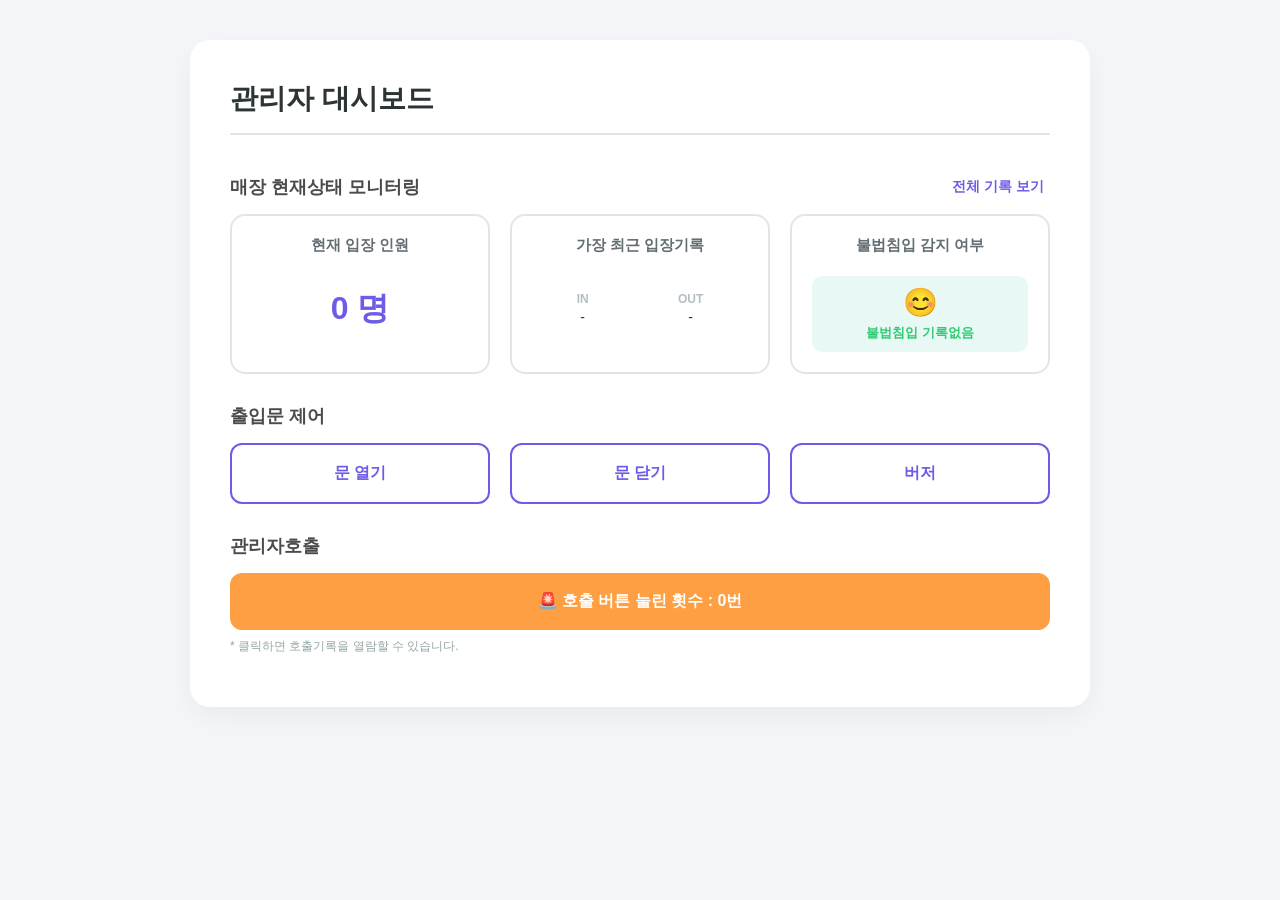
==== admin.html @ b415a76e "Add files via upload" ====
<!doctype html>
<html lang="ko">
  <head>
    <meta charset="UTF-8" />
    <meta name="viewport" content="width=device-width, initial-scale=1.0" />
    <title>무인매장 관리자 대시보드</title>
    <style>
      body {
        font-family: "Malgun Gothic", sans-serif;
        background-color: #f5f6fa;
        margin: 0;
        padding: 40px 20px;
        display: flex;
        justify-content: center;
        color: #2d3436;
      }
      .dashboard-container {
        background-color: #ffffff;
        width: 100%;
        max-width: 900px;
        padding: 40px;
        border-radius: 20px;
        box-shadow: 0 10px 30px rgba(0, 0, 0, 0.05);
        box-sizing: border-box;
      }
      h1 {
        font-size: 28px;
        margin-top: 0;
        margin-bottom: 40px;
        font-weight: bold;
        border-bottom: 2px solid #dfe6e9;
        padding-bottom: 15px;
      }
      .section-title {
        font-size: 18px;
        font-weight: bold;
        margin-top: 30px;
        margin-bottom: 15px;
        display: flex;
        justify-content: space-between;
        align-items: center;
        color: #4b4b4b;
      }
      .btn-text {
        background: none;
        border: none;
        color: #6c5ce7;
        font-weight: bold;
        cursor: pointer;
        font-size: 14px;
      }
      .grid-container {
        display: grid;
        gap: 20px;
        margin-bottom: 30px;
      }
      .triple-grid {
        grid-template-columns: repeat(3, 1fr);
      }
      .monitor-card {
        background-color: #ffffff;
        border: 2px solid #dfe6e9;
        border-radius: 15px;
        padding: 20px;
        text-align: center;
        box-sizing: border-box;
        min-height: 160px;
        display: flex;
        flex-direction: column;
        justify-content: space-between;
      }
      .monitor-card h3 {
        font-size: 15px;
        color: #636e72;
        margin-top: 0;
        margin-bottom: 10px;
      }
      .card-value {
        font-size: 32px;
        font-weight: bold;
        color: #6c5ce7;
        margin: auto 0;
      }
      .latest-record {
        margin: auto 0;
        display: flex;
        justify-content: space-around;
        font-size: 14px;
      }
      .latest-record strong {
        display: block;
        color: #b2bec3;
        text-transform: uppercase;
        font-size: 12px;
        margin-bottom: 3px;
      }
      .status-box {
        border-radius: 10px;
        padding: 10px;
        margin-top: 5px;
        cursor: pointer;
        transition: transform 0.1s;
      }
      .status-box:active {
        transform: scale(0.98);
      }
      .status-icon {
        font-size: 28px;
        margin-bottom: 5px;
      }
      .status-box p {
        margin: 0;
        font-size: 13px;
        font-weight: bold;
      }
      .safe {
        background-color: #e8f8f5;
        color: #2ecc71;
        cursor: default;
      }
      .warning {
        background-color: #fadbd8;
        color: #e74c3c;
      }
      .btn {
        padding: 18px;
        font-size: 16px;
        font-weight: bold;
        border-radius: 12px;
        cursor: pointer;
        transition: all 0.2s;
        box-sizing: border-box;
      }
      .btn-control {
        background-color: #ffffff;
        border: 2px solid #6c5ce7;
        color: #6c5ce7;
      }
      .btn-control:hover {
        background-color: #f3f0ff;
      }
      .btn-call {
        width: 100%;
        background-color: #ff9f43;
        color: white;
        border: none;
      }
      .call-notice {
        font-size: 12px;
        color: #95a5a6;
        margin-top: 8px;
      }
      .hidden {
        display: none !important;
      }
    </style>
  </head>
  <body>
    <div class="dashboard-container">
      <h1>관리자 대시보드</h1>

      <div class="section-title">
        <span>매장 현재상태 모니터링</span>
        <button class="btn-text" onclick="showAllRecords()">
          전체 기록 보기
        </button>
      </div>

      <div class="grid-container triple-grid">
        <div class="monitor-card">
          <h3>현재 입장 인원</h3>
          <div class="card-value"><span id="current-count">0</span> 명</div>
        </div>

        <div class="monitor-card">
          <h3>가장 최근 입장기록</h3>
          <div class="latest-record">
            <div><strong>in</strong> <span id="last-in-time">-</span></div>
            <div><strong>out</strong> <span id="last-out-time">-</span></div>
          </div>
        </div>

        <div class="monitor-card">
          <h3>불법침입 감지 여부</h3>
          <div id="intrusion-safe" class="status-box safe">
            <div class="status-icon">😊</div>
            <p>불법침입 기록없음</p>
          </div>
          <!-- 경고 상태일 때 클릭하면 침입 시간 기록이 포함된 팝업 출력 -->
          <div
            id="intrusion-warning"
            class="status-box warning hidden"
            onclick="handleIntrusionClick()"
          >
            <div class="status-icon alert-lamp">🚨</div>
            <p>불법 침입 경고! (클릭시 확인)</p>
          </div>
        </div>
      </div>

      <div class="section-title">출입문 제어</div>
      <div class="grid-container triple-grid">
        <button class="btn btn-control" onclick="reqControl('1')">
          문 열기
        </button>
        <button class="btn btn-control" onclick="reqControl('0')">
          문 닫기
        </button>
        <button class="btn btn-control" onclick="reqControl('2')">버저</button>
      </div>

      <div class="section-title">관리자호출</div>
      <div class="call-section">
        <button class="btn btn-call" onclick="showCallHistory()">
          🚨 호출 버튼 눌린 횟수 : <span id="call-count">0</span>번
        </button>
        <p class="call-notice">* 클릭하면 호출기록을 열람할 수 있습니다.</p>
      </div>
    </div>

    <script>
      let lastAlertTime = "시간 정보 없음";

      function reqControl(n) {
        fetch("/api/control", {
          method: "POST",
          headers: { "Content-Type": "application/json" },
          body: JSON.stringify({ con: n }),
        })
          .then((res) => res.json())
          .then((data) => {
            if (n === "1") alert("문 열기 명령이 전송되었습니다.");
            else if (n === "0") alert("문 닫기 명령이 전송되었습니다.");
            else if (n === "2") alert("버저 울림 명령이 전송되었습니다.");
          })
          .catch((err) => console.error("Control Error:", err));
      }

      // 경고 박스 클릭 시 감지 시간과 상세 기록 표시 후 안전 상태로 리셋
      function handleIntrusionClick() {
        alert(
          `🚨 [불법침입 기록 상세]\n- 감지 시간: ${lastAlertTime}\n- 내용: 발판 센서 무단 침입 정황 포착\n\n확인 완료 처리하여 시스템을 안전 상태로 전환합니다.`,
        );

        fetch("/api/alert/reset", {
          method: "POST",
          headers: { "Content-Type": "application/json" },
        })
          .then(() => {
            updateDashboard();
          })
          .catch((err) => console.error("Reset Error:", err));
      }

      function updateDashboard() {
        // 1. 고객 출입 기록 업데이트
        fetch("/api/status/store_entry_exit")
          .then((m) => m.json())
          .then((d) => {
            if (d && d.con && d.con !== "Error") {
              try {
                let validJson = d.con.replace(/'/g, '"');
                let c = JSON.parse(validJson);
                if (c.inTime)
                  document.getElementById("last-in-time").innerText = c.inTime;
                if (c.outTime)
                  document.getElementById("last-out-time").innerText =
                    c.outTime;
              } catch (e) {}
            }
          })
          .catch(() => {});

        // 2. 불법침입(alert) 상태 업데이트 (기존 정상 작동 방식 복구 + 시간 파싱)
        fetch("/api/status/alert")
          .then((m) => m.json())
          .then((d) => {
            let s = document.getElementById("intrusion-safe");
            let w = document.getElementById("intrusion-warning");

            if (d && d.con) {
              let conStr = String(d.con);
              // ALERT 문자열이 포함되어 있으면 경고 상태 활성화
              if (conStr.includes("ALERT")) {
                // ALERT_2026-06-06 12:34:56 형태에서 시간 추출 시도
                if (conStr.includes("_")) {
                  let parts = conStr.split("_");
                  if (parts.length > 1) {
                    lastAlertTime = parts[1];
                  }
                } else {
                  lastAlertTime = "실시간 감지됨";
                }
                s.classList.add("hidden");
                w.classList.remove("hidden");
              } else {
                s.classList.remove("hidden");
                w.classList.add("hidden");
              }
            } else {
              s.classList.remove("hidden");
              w.classList.add("hidden");
            }
          })
          .catch(() => {});

        syncLocalRecords();
      }

      function syncLocalRecords() {
        let n = document.getElementById("current-count");
        if (n) {
          let m = JSON.parse(localStorage.getItem("global_shop_records")) || [];
          n.innerText = m.filter((x) => x.status === "이용중").length;
        }

        let o = document.getElementById("call-count");
        if (o) {
          let p = JSON.parse(localStorage.getItem("global_call_records")) || [];
          o.innerText = p.length;
        }
      }

      function showAllRecords() {
        let n = JSON.parse(localStorage.getItem("global_shop_records")) || [];
        alert(JSON.stringify(n, null, 2));
      }

      function showCallHistory() {
        let m = JSON.parse(localStorage.getItem("global_call_records")) || [];
        alert(JSON.stringify(m, null, 2));
      }

      setInterval(updateDashboard, 2000);
      updateDashboard();
    </script>
  </body>
</html>
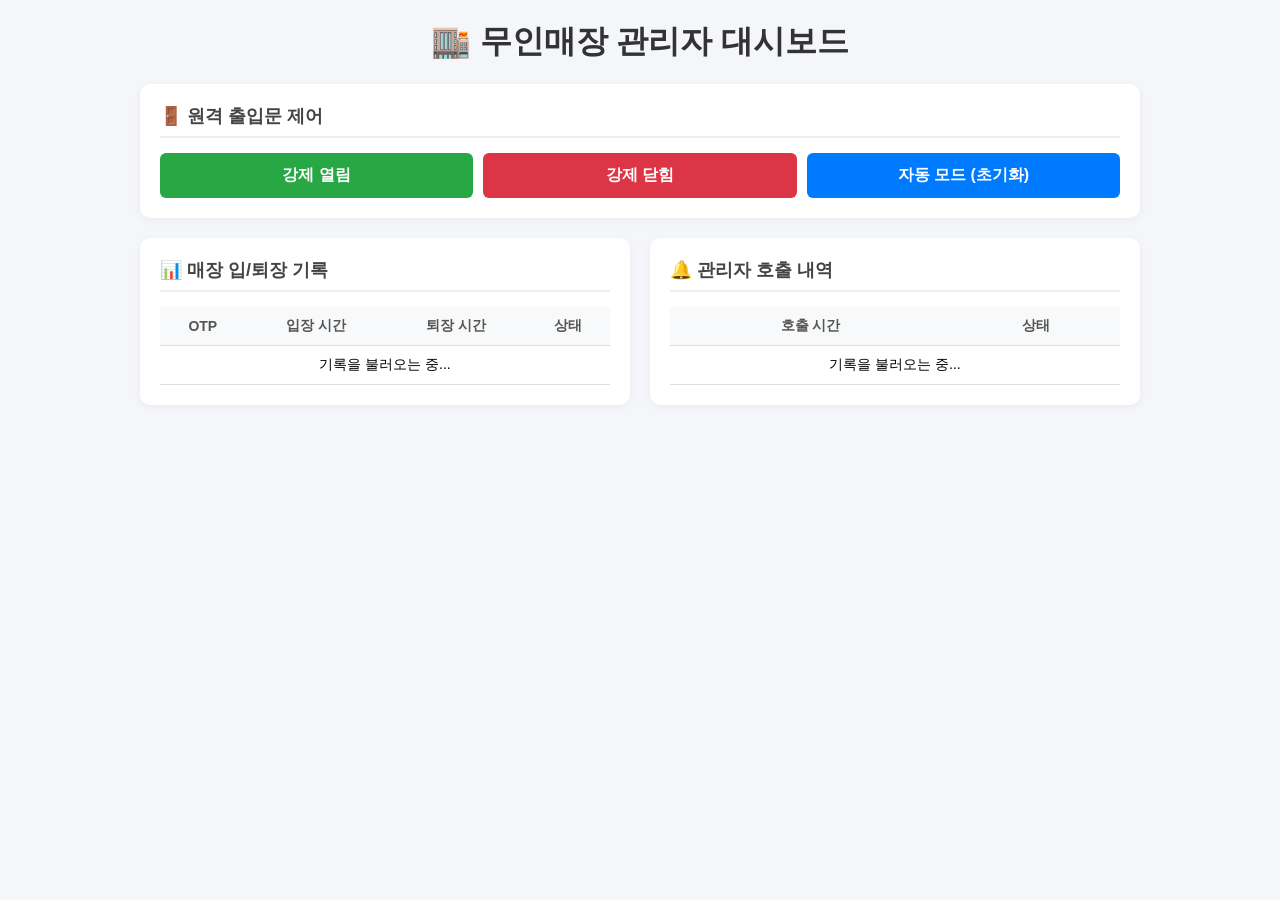
==== commit b0353d66: "Add files via upload" ====
--- a/admin.html
+++ b/admin.html
@@ -5,334 +5,321 @@
     <meta name="viewport" content="width=device-width, initial-scale=1.0" />
     <title>무인매장 관리자 대시보드</title>
     <style>
+      * {
+        box-sizing: border-box;
+        margin: 0;
+        padding: 0;
+        font-family: "Noto Sans KR", sans-serif;
+      }
       body {
-        font-family: "Malgun Gothic", sans-serif;
-        background-color: #f5f6fa;
-        margin: 0;
-        padding: 40px 20px;
-        display: flex;
-        justify-content: center;
-        color: #2d3436;
-      }
-      .dashboard-container {
-        background-color: #ffffff;
-        width: 100%;
-        max-width: 900px;
-        padding: 40px;
-        border-radius: 20px;
-        box-shadow: 0 10px 30px rgba(0, 0, 0, 0.05);
-        box-sizing: border-box;
+        background-color: #f4f6f9;
+        padding: 20px;
+      }
+      .container {
+        max-width: 1000px;
+        margin: 0 auto;
       }
       h1 {
-        font-size: 28px;
-        margin-top: 0;
-        margin-bottom: 40px;
+        text-align: center;
+        margin-bottom: 20px;
+        color: #333;
+      }
+
+      /* 🚨 침입 경고 배너 스타일 */
+      #alert-box {
+        display: none;
+        background-color: #ff4d4d;
+        color: white;
+        padding: 20px;
+        text-align: center;
+        font-size: 20px;
         font-weight: bold;
-        border-bottom: 2px solid #dfe6e9;
-        padding-bottom: 15px;
-      }
-      .section-title {
-        font-size: 18px;
-        font-weight: bold;
-        margin-top: 30px;
-        margin-bottom: 15px;
-        display: flex;
-        justify-content: space-between;
-        align-items: center;
-        color: #4b4b4b;
-      }
-      .btn-text {
-        background: none;
+        border-radius: 10px;
+        margin-bottom: 20px;
+        box-shadow: 0 4px 12px rgba(255, 77, 77, 0.4);
+        animation: blink 1s infinite alternate;
+      }
+
+      @keyframes blink {
+        from {
+          opacity: 1;
+        }
+        to {
+          opacity: 0.6;
+        }
+      }
+
+      .alert-reset-btn {
+        margin-top: 10px;
+        padding: 8px 16px;
+        background-color: white;
+        color: #ff4d4d;
         border: none;
-        color: #6c5ce7;
+        border-radius: 5px;
         font-weight: bold;
         cursor: pointer;
-        font-size: 14px;
-      }
-      .grid-container {
+      }
+      .alert-reset-btn:hover {
+        background-color: #ffe6e6;
+      }
+
+      /* 그리드 레이아웃 */
+      .grid {
         display: grid;
+        grid-template-columns: 1fr 1fr;
         gap: 20px;
-        margin-bottom: 30px;
-      }
-      .triple-grid {
-        grid-template-columns: repeat(3, 1fr);
-      }
-      .monitor-card {
-        background-color: #ffffff;
-        border: 2px solid #dfe6e9;
-        border-radius: 15px;
+        margin-bottom: 20px;
+      }
+      .card {
+        background: white;
         padding: 20px;
-        text-align: center;
-        box-sizing: border-box;
-        min-height: 160px;
+        border-radius: 10px;
+        box-shadow: 0 2px 8px rgba(0, 0, 0, 0.05);
+      }
+      .card h2 {
+        font-size: 18px;
+        margin-bottom: 15px;
+        color: #444;
+        border-bottom: 2px solid #eee;
+        padding-bottom: 8px;
+      }
+
+      /* 버튼 스타일 */
+      .btn-group {
         display: flex;
-        flex-direction: column;
-        justify-content: space-between;
-      }
-      .monitor-card h3 {
-        font-size: 15px;
-        color: #636e72;
-        margin-top: 0;
-        margin-bottom: 10px;
-      }
-      .card-value {
-        font-size: 32px;
-        font-weight: bold;
-        color: #6c5ce7;
-        margin: auto 0;
-      }
-      .latest-record {
-        margin: auto 0;
-        display: flex;
-        justify-content: space-around;
-        font-size: 14px;
-      }
-      .latest-record strong {
-        display: block;
-        color: #b2bec3;
-        text-transform: uppercase;
-        font-size: 12px;
-        margin-bottom: 3px;
-      }
-      .status-box {
-        border-radius: 10px;
-        padding: 10px;
-        margin-top: 5px;
-        cursor: pointer;
-        transition: transform 0.1s;
-      }
-      .status-box:active {
-        transform: scale(0.98);
-      }
-      .status-icon {
-        font-size: 28px;
-        margin-bottom: 5px;
-      }
-      .status-box p {
-        margin: 0;
-        font-size: 13px;
-        font-weight: bold;
-      }
-      .safe {
-        background-color: #e8f8f5;
-        color: #2ecc71;
-        cursor: default;
-      }
-      .warning {
-        background-color: #fadbd8;
-        color: #e74c3c;
+        gap: 10px;
       }
       .btn {
-        padding: 18px;
+        flex: 1;
+        padding: 12px;
+        border: none;
+        border-radius: 6px;
         font-size: 16px;
         font-weight: bold;
-        border-radius: 12px;
         cursor: pointer;
-        transition: all 0.2s;
-        box-sizing: border-box;
-      }
-      .btn-control {
-        background-color: #ffffff;
-        border: 2px solid #6c5ce7;
-        color: #6c5ce7;
-      }
-      .btn-control:hover {
-        background-color: #f3f0ff;
-      }
-      .btn-call {
+        transition: 0.2s;
+      }
+      .btn-open {
+        background-color: #28a745;
+        color: white;
+      }
+      .btn-close {
+        background-color: #dc3545;
+        color: white;
+      }
+      .btn-auto {
+        background-color: #007bff;
+        color: white;
+      }
+      .btn:hover {
+        opacity: 0.9;
+      }
+
+      /* 테이블 스타일 */
+      table {
         width: 100%;
-        background-color: #ff9f43;
-        color: white;
-        border: none;
-      }
-      .call-notice {
+        border-collapse: collapse;
+        margin-top: 10px;
+      }
+      th,
+      td {
+        padding: 10px;
+        text-align: center;
+        border-bottom: 1px solid #ddd;
+        font-size: 14px;
+      }
+      th {
+        background-color: #f8f9fa;
+        color: #555;
+      }
+      .badge {
+        padding: 4px 8px;
+        border-radius: 4px;
         font-size: 12px;
-        color: #95a5a6;
-        margin-top: 8px;
-      }
-      .hidden {
-        display: none !important;
+        font-weight: bold;
+      }
+      .badge-using {
+        background-color: #e3f2fd;
+        color: #1976d2;
+      }
+      .badge-done {
+        background-color: #e8f5e9;
+        color: #388e3c;
       }
     </style>
   </head>
   <body>
-    <div class="dashboard-container">
-      <h1>관리자 대시보드</h1>
-
-      <div class="section-title">
-        <span>매장 현재상태 모니터링</span>
-        <button class="btn-text" onclick="showAllRecords()">
-          전체 기록 보기
+    <div class="container">
+      <h1>🏬 무인매장 관리자 대시보드</h1>
+
+      <!-- 🚨 침입 감지 실시간 경고 배너 -->
+      <div id="alert-box">
+        🚨 [경고] 무단 침입이 감지되었습니다!
+        <br />
+        <button class="alert-reset-btn" onclick="resetAlert()">
+          경고 해제 (SAFE 전환)
         </button>
       </div>
 
-      <div class="grid-container triple-grid">
-        <div class="monitor-card">
-          <h3>현재 입장 인원</h3>
-          <div class="card-value"><span id="current-count">0</span> 명</div>
-        </div>
-
-        <div class="monitor-card">
-          <h3>가장 최근 입장기록</h3>
-          <div class="latest-record">
-            <div><strong>in</strong> <span id="last-in-time">-</span></div>
-            <div><strong>out</strong> <span id="last-out-time">-</span></div>
-          </div>
-        </div>
-
-        <div class="monitor-card">
-          <h3>불법침입 감지 여부</h3>
-          <div id="intrusion-safe" class="status-box safe">
-            <div class="status-icon">😊</div>
-            <p>불법침입 기록없음</p>
-          </div>
-          <!-- 경고 상태일 때 클릭하면 침입 시간 기록이 포함된 팝업 출력 -->
-          <div
-            id="intrusion-warning"
-            class="status-box warning hidden"
-            onclick="handleIntrusionClick()"
-          >
-            <div class="status-icon alert-lamp">🚨</div>
-            <p>불법 침입 경고! (클릭시 확인)</p>
-          </div>
+      <!-- 원격 도어 제어 -->
+      <div class="card" style="margin-bottom: 20px">
+        <h2>🚪 원격 출입문 제어</h2>
+        <div class="btn-group">
+          <button class="btn btn-open" onclick="controlDoor('1')">
+            강제 열림
+          </button>
+          <button class="btn btn-close" onclick="controlDoor('0')">
+            강제 닫힘
+          </button>
+          <button class="btn btn-auto" onclick="controlDoor('2')">
+            자동 모드 (초기화)
+          </button>
         </div>
       </div>
 
-      <div class="section-title">출입문 제어</div>
-      <div class="grid-container triple-grid">
-        <button class="btn btn-control" onclick="reqControl('1')">
-          문 열기
-        </button>
-        <button class="btn btn-control" onclick="reqControl('0')">
-          문 닫기
-        </button>
-        <button class="btn btn-control" onclick="reqControl('2')">버저</button>
-      </div>
-
-      <div class="section-title">관리자호출</div>
-      <div class="call-section">
-        <button class="btn btn-call" onclick="showCallHistory()">
-          🚨 호출 버튼 눌린 횟수 : <span id="call-count">0</span>번
-        </button>
-        <p class="call-notice">* 클릭하면 호출기록을 열람할 수 있습니다.</p>
+      <div class="grid">
+        <!-- 입장/퇴장 이용 기록 -->
+        <div class="card">
+          <h2>📊 매장 입/퇴장 기록</h2>
+          <table>
+            <thead>
+              <tr>
+                <th>OTP</th>
+                <th>입장 시간</th>
+                <th>퇴장 시간</th>
+                <th>상태</th>
+              </tr>
+            </thead>
+            <tbody id="shop-records">
+              <tr>
+                <td colspan="4">기록을 불러오는 중...</td>
+              </tr>
+            </tbody>
+          </table>
+        </div>
+
+        <!-- 관리자 호출 기록 -->
+        <div class="card">
+          <h2>🔔 관리자 호출 내역</h2>
+          <table>
+            <thead>
+              <tr>
+                <th>호출 시간</th>
+                <th>상태</th>
+              </tr>
+            </thead>
+            <tbody id="call-records">
+              <tr>
+                <td colspan="2">기록을 불러오는 중...</td>
+              </tr>
+            </tbody>
+          </table>
+        </div>
       </div>
     </div>
 
     <script>
-      let lastAlertTime = "시간 정보 없음";
-
-      function reqControl(n) {
-        fetch("/api/control", {
+      const SERVER_URL = "https://wldus.pythonanywhere.com";
+
+      // 1. 도어 제어 명령 전송
+      function controlDoor(cmd) {
+        fetch(`${SERVER_URL}/api/control`, {
           method: "POST",
           headers: { "Content-Type": "application/json" },
-          body: JSON.stringify({ con: n }),
+          body: JSON.stringify({ con: cmd }),
         })
           .then((res) => res.json())
           .then((data) => {
-            if (n === "1") alert("문 열기 명령이 전송되었습니다.");
-            else if (n === "0") alert("문 닫기 명령이 전송되었습니다.");
-            else if (n === "2") alert("버저 울림 명령이 전송되었습니다.");
+            alert("명령이 성공적으로 전송되었습니다.");
           })
-          .catch((err) => console.error("Control Error:", err));
-      }
-
-      // 경고 박스 클릭 시 감지 시간과 상세 기록 표시 후 안전 상태로 리셋
-      function handleIntrusionClick() {
-        alert(
-          `🚨 [불법침입 기록 상세]\n- 감지 시간: ${lastAlertTime}\n- 내용: 발판 센서 무단 침입 정황 포착\n\n확인 완료 처리하여 시스템을 안전 상태로 전환합니다.`,
-        );
-
-        fetch("/api/alert/reset", {
-          method: "POST",
-          headers: { "Content-Type": "application/json" },
-        })
-          .then(() => {
-            updateDashboard();
-          })
-          .catch((err) => console.error("Reset Error:", err));
-      }
-
-      function updateDashboard() {
-        // 1. 고객 출입 기록 업데이트
-        fetch("/api/status/store_entry_exit")
-          .then((m) => m.json())
-          .then((d) => {
-            if (d && d.con && d.con !== "Error") {
-              try {
-                let validJson = d.con.replace(/'/g, '"');
-                let c = JSON.parse(validJson);
-                if (c.inTime)
-                  document.getElementById("last-in-time").innerText = c.inTime;
-                if (c.outTime)
-                  document.getElementById("last-out-time").innerText =
-                    c.outTime;
-              } catch (e) {}
+          .catch((err) => console.error("제어 실패:", err));
+      }
+
+      // 2. 침입 경고 상태 주기적 감시 (1초마다 체크)
+      function checkAlertStatus() {
+        fetch(`${SERVER_URL}/api/status/alert`)
+          .then((res) => res.json())
+          .then((data) => {
+            const alertBox = document.getElementById("alert-box");
+            if (data.con === "INTRUSION_DETECTED") {
+              alertBox.style.display = "block";
+            } else {
+              alertBox.style.display = "none";
             }
           })
-          .catch(() => {});
-
-        // 2. 불법침입(alert) 상태 업데이트 (기존 정상 작동 방식 복구 + 시간 파싱)
-        fetch("/api/status/alert")
-          .then((m) => m.json())
-          .then((d) => {
-            let s = document.getElementById("intrusion-safe");
-            let w = document.getElementById("intrusion-warning");
-
-            if (d && d.con) {
-              let conStr = String(d.con);
-              // ALERT 문자열이 포함되어 있으면 경고 상태 활성화
-              if (conStr.includes("ALERT")) {
-                // ALERT_2026-06-06 12:34:56 형태에서 시간 추출 시도
-                if (conStr.includes("_")) {
-                  let parts = conStr.split("_");
-                  if (parts.length > 1) {
-                    lastAlertTime = parts[1];
-                  }
-                } else {
-                  lastAlertTime = "실시간 감지됨";
-                }
-                s.classList.add("hidden");
-                w.classList.remove("hidden");
-              } else {
-                s.classList.remove("hidden");
-                w.classList.add("hidden");
-              }
+          .catch((err) => console.error("Alert 상태 조회 실패:", err));
+      }
+
+      // 3. 침입 경고 리셋
+      function resetAlert() {
+        fetch(`${SERVER_URL}/api/alert/reset`, {
+          method: "POST",
+        })
+          .then((res) => res.json())
+          .then((data) => {
+            alert("경고가 해제되었습니다.");
+            document.getElementById("alert-box").style.display = "none";
+          })
+          .catch((err) => console.error("리셋 실패:", err));
+      }
+
+      // 4. 전체 데이터(입출력 기록, 호출 내역) 주기적 동기화
+      function loadAllRecords() {
+        fetch(`${SERVER_URL}/api/records/all`)
+          .then((res) => res.json())
+          .then((data) => {
+            // 입/퇴장 기록 출력
+            const shopTable = document.getElementById("shop-records");
+            if (data.shop_records && data.shop_records.length > 0) {
+              shopTable.innerHTML = data.shop_records
+                .map(
+                  (r) => `
+                            <tr>
+                                <td>${r.otp || "-"}</td>
+                                <td>${r.inTime || "-"}</td>
+                                <td>${r.outTime || "-"}</td>
+                                <td>
+                                    <span class="badge ${r.status === "이용중" ? "badge-using" : "badge-done"}">
+                                        ${r.status || "완료"}
+                                    </span>
+                                </td>
+                            </tr>
+                        `,
+                )
+                .reverse()
+                .join("");
             } else {
-              s.classList.remove("hidden");
-              w.classList.add("hidden");
+              shopTable.innerHTML = `<tr><td colspan="4">입장 기록이 없습니다.</td></tr>`;
+            }
+
+            // 호출 기록 출력
+            const callTable = document.getElementById("call-records");
+            if (data.call_records && data.call_records.length > 0) {
+              callTable.innerHTML = data.call_records
+                .map(
+                  (c) => `
+                            <tr>
+                                <td>${c.time}</td>
+                                <td><span class="badge badge-using">${c.status}</span></td>
+                            </tr>
+                        `,
+                )
+                .reverse()
+                .join("");
+            } else {
+              callTable.innerHTML = `<tr><td colspan="2">호출 내역이 없습니다.</td></tr>`;
             }
           })
-          .catch(() => {});
-
-        syncLocalRecords();
-      }
-
-      function syncLocalRecords() {
-        let n = document.getElementById("current-count");
-        if (n) {
-          let m = JSON.parse(localStorage.getItem("global_shop_records")) || [];
-          n.innerText = m.filter((x) => x.status === "이용중").length;
-        }
-
-        let o = document.getElementById("call-count");
-        if (o) {
-          let p = JSON.parse(localStorage.getItem("global_call_records")) || [];
-          o.innerText = p.length;
-        }
-      }
-
-      function showAllRecords() {
-        let n = JSON.parse(localStorage.getItem("global_shop_records")) || [];
-        alert(JSON.stringify(n, null, 2));
-      }
-
-      function showCallHistory() {
-        let m = JSON.parse(localStorage.getItem("global_call_records")) || [];
-        alert(JSON.stringify(m, null, 2));
-      }
-
-      setInterval(updateDashboard, 2000);
-      updateDashboard();
+          .catch((err) => console.error("기록 불러오기 실패:", err));
+      }
+
+      // 페이지 로드 시 타이머 가동 (1초 간격 실시간 모니터링)
+      window.onload = () => {
+        checkAlertStatus();
+        loadAllRecords();
+        setInterval(checkAlertStatus, 1000);
+        setInterval(loadAllRecords, 2000);
+      };
     </script>
   </body>
 </html>
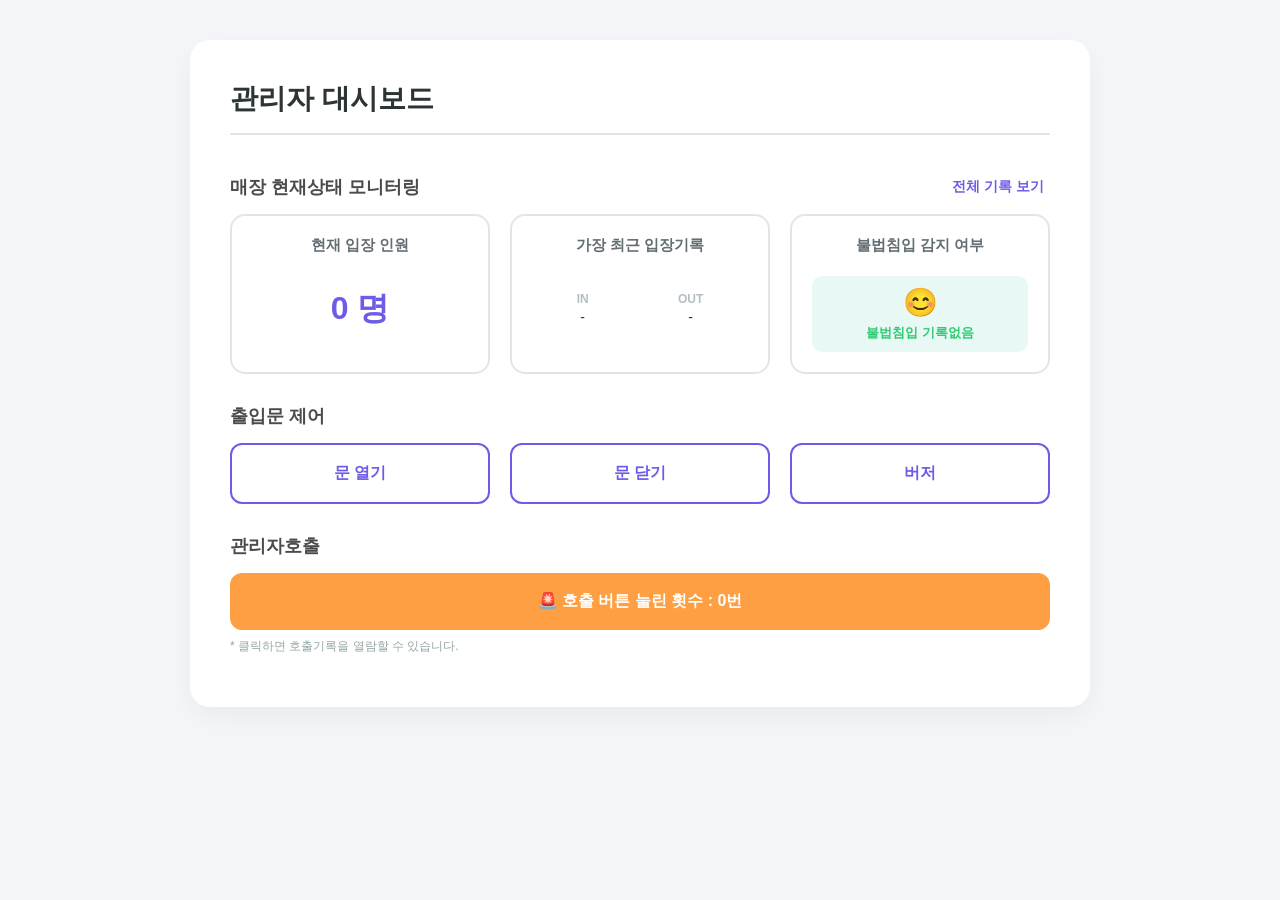
==== commit 763ff457: "Add files via upload" ====
--- a/admin.html
+++ b/admin.html
@@ -5,321 +5,323 @@
     <meta name="viewport" content="width=device-width, initial-scale=1.0" />
     <title>무인매장 관리자 대시보드</title>
     <style>
-      * {
+      body {
+        font-family: "Malgun Gothic", sans-serif;
+        background-color: #f5f6fa;
+        margin: 0;
+        padding: 40px 20px;
+        display: flex;
+        justify-content: center;
+        color: #2d3436;
+      }
+      .dashboard-container {
+        background-color: #ffffff;
+        width: 100%;
+        max-width: 900px;
+        padding: 40px;
+        border-radius: 20px;
+        box-shadow: 0 10px 30px rgba(0, 0, 0, 0.05);
         box-sizing: border-box;
-        margin: 0;
-        padding: 0;
-        font-family: "Noto Sans KR", sans-serif;
-      }
-      body {
-        background-color: #f4f6f9;
-        padding: 20px;
-      }
-      .container {
-        max-width: 1000px;
-        margin: 0 auto;
       }
       h1 {
-        text-align: center;
-        margin-bottom: 20px;
-        color: #333;
-      }
-
-      /* 🚨 침입 경고 배너 스타일 */
-      #alert-box {
-        display: none;
-        background-color: #ff4d4d;
-        color: white;
+        font-size: 28px;
+        margin-top: 0;
+        margin-bottom: 40px;
+        font-weight: bold;
+        border-bottom: 2px solid #dfe6e9;
+        padding-bottom: 15px;
+      }
+      .section-title {
+        font-size: 18px;
+        font-weight: bold;
+        margin-top: 30px;
+        margin-bottom: 15px;
+        display: flex;
+        justify-content: space-between;
+        align-items: center;
+        color: #4b4b4b;
+      }
+      .btn-text {
+        background: none;
+        border: none;
+        color: #6c5ce7;
+        font-weight: bold;
+        cursor: pointer;
+        font-size: 14px;
+      }
+      .grid-container {
+        display: grid;
+        gap: 20px;
+        margin-bottom: 30px;
+      }
+      .triple-grid {
+        grid-template-columns: repeat(3, 1fr);
+      }
+      .monitor-card {
+        background-color: #ffffff;
+        border: 2px solid #dfe6e9;
+        border-radius: 15px;
         padding: 20px;
         text-align: center;
-        font-size: 20px;
-        font-weight: bold;
+        box-sizing: border-box;
+        min-height: 160px;
+        display: flex;
+        flex-direction: column;
+        justify-content: space-between;
+      }
+      .monitor-card h3 {
+        font-size: 15px;
+        color: #636e72;
+        margin-top: 0;
+        margin-bottom: 10px;
+      }
+      .card-value {
+        font-size: 32px;
+        font-weight: bold;
+        color: #6c5ce7;
+        margin: auto 0;
+      }
+      .latest-record {
+        margin: auto 0;
+        display: flex;
+        justify-content: space-around;
+        font-size: 14px;
+      }
+      .latest-record strong {
+        display: block;
+        color: #b2bec3;
+        text-transform: uppercase;
+        font-size: 12px;
+        margin-bottom: 3px;
+      }
+      .status-box {
         border-radius: 10px;
-        margin-bottom: 20px;
-        box-shadow: 0 4px 12px rgba(255, 77, 77, 0.4);
-        animation: blink 1s infinite alternate;
-      }
-
-      @keyframes blink {
-        from {
-          opacity: 1;
-        }
-        to {
-          opacity: 0.6;
-        }
-      }
-
-      .alert-reset-btn {
-        margin-top: 10px;
-        padding: 8px 16px;
-        background-color: white;
-        color: #ff4d4d;
+        padding: 10px;
+        margin-top: 5px;
+        cursor: pointer;
+        transition: transform 0.1s;
+      }
+      .status-box:active {
+        transform: scale(0.98);
+      }
+      .status-icon {
+        font-size: 28px;
+        margin-bottom: 5px;
+      }
+      .status-box p {
+        margin: 0;
+        font-size: 13px;
+        font-weight: bold;
+      }
+      .safe {
+        background-color: #e8f8f5;
+        color: #2ecc71;
+        cursor: default;
+      }
+      .warning {
+        background-color: #fadbd8;
+        color: #e74c3c;
+      }
+      .btn {
+        padding: 18px;
+        font-size: 16px;
+        font-weight: bold;
+        border-radius: 12px;
+        cursor: pointer;
+        transition: all 0.2s;
+        box-sizing: border-box;
+      }
+      .btn-control {
+        background-color: #ffffff;
+        border: 2px solid #6c5ce7;
+        color: #6c5ce7;
+      }
+      .btn-control:hover {
+        background-color: #f3f0ff;
+      }
+      .btn-call {
+        width: 100%;
+        background-color: #ff9f43;
+        color: white;
         border: none;
-        border-radius: 5px;
-        font-weight: bold;
-        cursor: pointer;
-      }
-      .alert-reset-btn:hover {
-        background-color: #ffe6e6;
-      }
-
-      /* 그리드 레이아웃 */
-      .grid {
-        display: grid;
-        grid-template-columns: 1fr 1fr;
-        gap: 20px;
-        margin-bottom: 20px;
-      }
-      .card {
-        background: white;
-        padding: 20px;
-        border-radius: 10px;
-        box-shadow: 0 2px 8px rgba(0, 0, 0, 0.05);
-      }
-      .card h2 {
-        font-size: 18px;
-        margin-bottom: 15px;
-        color: #444;
-        border-bottom: 2px solid #eee;
-        padding-bottom: 8px;
-      }
-
-      /* 버튼 스타일 */
-      .btn-group {
-        display: flex;
-        gap: 10px;
-      }
-      .btn {
-        flex: 1;
-        padding: 12px;
-        border: none;
-        border-radius: 6px;
-        font-size: 16px;
-        font-weight: bold;
-        cursor: pointer;
-        transition: 0.2s;
-      }
-      .btn-open {
-        background-color: #28a745;
-        color: white;
-      }
-      .btn-close {
-        background-color: #dc3545;
-        color: white;
-      }
-      .btn-auto {
-        background-color: #007bff;
-        color: white;
-      }
-      .btn:hover {
-        opacity: 0.9;
-      }
-
-      /* 테이블 스타일 */
-      table {
-        width: 100%;
-        border-collapse: collapse;
-        margin-top: 10px;
-      }
-      th,
-      td {
-        padding: 10px;
-        text-align: center;
-        border-bottom: 1px solid #ddd;
-        font-size: 14px;
-      }
-      th {
-        background-color: #f8f9fa;
-        color: #555;
-      }
-      .badge {
-        padding: 4px 8px;
-        border-radius: 4px;
+      }
+      .call-notice {
         font-size: 12px;
-        font-weight: bold;
-      }
-      .badge-using {
-        background-color: #e3f2fd;
-        color: #1976d2;
-      }
-      .badge-done {
-        background-color: #e8f5e9;
-        color: #388e3c;
+        color: #95a5a6;
+        margin-top: 8px;
+      }
+      .hidden {
+        display: none !important;
       }
     </style>
   </head>
   <body>
-    <div class="container">
-      <h1>🏬 무인매장 관리자 대시보드</h1>
-
-      <!-- 🚨 침입 감지 실시간 경고 배너 -->
-      <div id="alert-box">
-        🚨 [경고] 무단 침입이 감지되었습니다!
-        <br />
-        <button class="alert-reset-btn" onclick="resetAlert()">
-          경고 해제 (SAFE 전환)
+    <div class="dashboard-container">
+      <h1>관리자 대시보드</h1>
+
+      <div class="section-title">
+        <span>매장 현재상태 모니터링</span>
+        <button class="btn-text" onclick="showAllRecords()">
+          전체 기록 보기
         </button>
       </div>
 
-      <!-- 원격 도어 제어 -->
-      <div class="card" style="margin-bottom: 20px">
-        <h2>🚪 원격 출입문 제어</h2>
-        <div class="btn-group">
-          <button class="btn btn-open" onclick="controlDoor('1')">
-            강제 열림
-          </button>
-          <button class="btn btn-close" onclick="controlDoor('0')">
-            강제 닫힘
-          </button>
-          <button class="btn btn-auto" onclick="controlDoor('2')">
-            자동 모드 (초기화)
-          </button>
+      <div class="grid-container triple-grid">
+        <div class="monitor-card">
+          <h3>현재 입장 인원</h3>
+          <div class="card-value"><span id="current-count">0</span> 명</div>
+        </div>
+
+        <div class="monitor-card">
+          <h3>가장 최근 입장기록</h3>
+          <div class="latest-record">
+            <div><strong>in</strong> <span id="last-in-time">-</span></div>
+            <div><strong>out</strong> <span id="last-out-time">-</span></div>
+          </div>
+        </div>
+
+        <div class="monitor-card">
+          <h3>불법침입 감지 여부</h3>
+          <div id="intrusion-safe" class="status-box safe">
+            <div class="status-icon">😊</div>
+            <p>불법침입 기록없음</p>
+          </div>
+          <div
+            id="intrusion-warning"
+            class="status-box warning hidden"
+            onclick="handleIntrusionClick()"
+          >
+            <div class="status-icon alert-lamp">🚨</div>
+            <p>불법 침입 경고! (클릭시 확인)</p>
+          </div>
         </div>
       </div>
 
-      <div class="grid">
-        <!-- 입장/퇴장 이용 기록 -->
-        <div class="card">
-          <h2>📊 매장 입/퇴장 기록</h2>
-          <table>
-            <thead>
-              <tr>
-                <th>OTP</th>
-                <th>입장 시간</th>
-                <th>퇴장 시간</th>
-                <th>상태</th>
-              </tr>
-            </thead>
-            <tbody id="shop-records">
-              <tr>
-                <td colspan="4">기록을 불러오는 중...</td>
-              </tr>
-            </tbody>
-          </table>
-        </div>
-
-        <!-- 관리자 호출 기록 -->
-        <div class="card">
-          <h2>🔔 관리자 호출 내역</h2>
-          <table>
-            <thead>
-              <tr>
-                <th>호출 시간</th>
-                <th>상태</th>
-              </tr>
-            </thead>
-            <tbody id="call-records">
-              <tr>
-                <td colspan="2">기록을 불러오는 중...</td>
-              </tr>
-            </tbody>
-          </table>
-        </div>
+      <div class="section-title">출입문 제어</div>
+      <div class="grid-container triple-grid">
+        <button class="btn btn-control" onclick="reqControl('1')">
+          문 열기
+        </button>
+        <button class="btn btn-control" onclick="reqControl('0')">
+          문 닫기
+        </button>
+        <button class="btn btn-control" onclick="reqControl('2')">버저</button>
+      </div>
+
+      <div class="section-title">관리자호출</div>
+      <div class="call-section">
+        <button class="btn btn-call" onclick="showCallHistory()">
+          🚨 호출 버튼 눌린 횟수 : <span id="call-count">0</span>번
+        </button>
+        <p class="call-notice">* 클릭하면 호출기록을 열람할 수 있습니다.</p>
       </div>
     </div>
 
     <script>
       const SERVER_URL = "https://wldus.pythonanywhere.com";
-
-      // 1. 도어 제어 명령 전송
-      function controlDoor(cmd) {
+      let lastAlertTime = "시간 정보 없음";
+      let serverShopRecords = [];
+      let serverCallRecords = [];
+
+      function reqControl(n) {
         fetch(`${SERVER_URL}/api/control`, {
           method: "POST",
           headers: { "Content-Type": "application/json" },
-          body: JSON.stringify({ con: cmd }),
+          body: JSON.stringify({ con: n }),
         })
           .then((res) => res.json())
           .then((data) => {
-            alert("명령이 성공적으로 전송되었습니다.");
+            if (n === "1") alert("문 열기 명령이 전송되었습니다.");
+            else if (n === "0") alert("문 닫기 명령이 전송되었습니다.");
+            else if (n === "2") alert("버저 울림 명령이 전송되었습니다.");
           })
-          .catch((err) => console.error("제어 실패:", err));
-      }
-
-      // 2. 침입 경고 상태 주기적 감시 (1초마다 체크)
-      function checkAlertStatus() {
-        fetch(`${SERVER_URL}/api/status/alert`)
-          .then((res) => res.json())
-          .then((data) => {
-            const alertBox = document.getElementById("alert-box");
-            if (data.con === "INTRUSION_DETECTED") {
-              alertBox.style.display = "block";
-            } else {
-              alertBox.style.display = "none";
-            }
-          })
-          .catch((err) => console.error("Alert 상태 조회 실패:", err));
-      }
-
-      // 3. 침입 경고 리셋
-      function resetAlert() {
+          .catch((err) => console.error("Control Error:", err));
+      }
+
+      function handleIntrusionClick() {
+        alert(
+          `🚨 [불법침입 기록 상세]\n- 감지 시간: ${lastAlertTime}\n- 내용: 발판 센서 무단 침입 정황 포착\n\n확인 완료 처리하여 시스템을 안전 상태로 전환합니다.`,
+        );
+
         fetch(`${SERVER_URL}/api/alert/reset`, {
           method: "POST",
+          headers: { "Content-Type": "application/json" },
         })
-          .then((res) => res.json())
-          .then((data) => {
-            alert("경고가 해제되었습니다.");
-            document.getElementById("alert-box").style.display = "none";
-          })
-          .catch((err) => console.error("리셋 실패:", err));
-      }
-
-      // 4. 전체 데이터(입출력 기록, 호출 내역) 주기적 동기화
-      function loadAllRecords() {
+          .then(() => updateDashboard())
+          .catch((err) => console.error("Reset Error:", err));
+      }
+
+      function updateDashboard() {
+        // 1. 전체 서버 기록 가져오기 (인원 수 & 호출 횟수)
         fetch(`${SERVER_URL}/api/records/all`)
           .then((res) => res.json())
           .then((data) => {
-            // 입/퇴장 기록 출력
-            const shopTable = document.getElementById("shop-records");
-            if (data.shop_records && data.shop_records.length > 0) {
-              shopTable.innerHTML = data.shop_records
-                .map(
-                  (r) => `
-                            <tr>
-                                <td>${r.otp || "-"}</td>
-                                <td>${r.inTime || "-"}</td>
-                                <td>${r.outTime || "-"}</td>
-                                <td>
-                                    <span class="badge ${r.status === "이용중" ? "badge-using" : "badge-done"}">
-                                        ${r.status || "완료"}
-                                    </span>
-                                </td>
-                            </tr>
-                        `,
-                )
-                .reverse()
-                .join("");
-            } else {
-              shopTable.innerHTML = `<tr><td colspan="4">입장 기록이 없습니다.</td></tr>`;
-            }
-
-            // 호출 기록 출력
-            const callTable = document.getElementById("call-records");
-            if (data.call_records && data.call_records.length > 0) {
-              callTable.innerHTML = data.call_records
-                .map(
-                  (c) => `
-                            <tr>
-                                <td>${c.time}</td>
-                                <td><span class="badge badge-using">${c.status}</span></td>
-                            </tr>
-                        `,
-                )
-                .reverse()
-                .join("");
-            } else {
-              callTable.innerHTML = `<tr><td colspan="2">호출 내역이 없습니다.</td></tr>`;
+            serverShopRecords = data.shop_records || [];
+            serverCallRecords = data.call_records || [];
+
+            // 현재 이용 중인 인원 수 계산
+            let activeCount = serverShopRecords.filter(
+              (x) => x.status === "이용중",
+            ).length;
+            document.getElementById("current-count").innerText = activeCount;
+
+            // 호출 횟수 반영
+            document.getElementById("call-count").innerText =
+              serverCallRecords.length;
+
+            // 최근 기록 반영
+            if (serverShopRecords.length > 0) {
+              let lastRec = serverShopRecords[serverShopRecords.length - 1];
+              if (lastRec.inTime)
+                document.getElementById("last-in-time").innerText =
+                  lastRec.inTime;
+              if (lastRec.outTime)
+                document.getElementById("last-out-time").innerText =
+                  lastRec.outTime;
             }
           })
-          .catch((err) => console.error("기록 불러오기 실패:", err));
-      }
-
-      // 페이지 로드 시 타이머 가동 (1초 간격 실시간 모니터링)
-      window.onload = () => {
-        checkAlertStatus();
-        loadAllRecords();
-        setInterval(checkAlertStatus, 1000);
-        setInterval(loadAllRecords, 2000);
-      };
+          .catch(() => {});
+
+        // 2. 침입 상태 확인
+        fetch(`${SERVER_URL}/api/status/alert`)
+          .then((m) => m.json())
+          .then((d) => {
+            let s = document.getElementById("intrusion-safe");
+            let w = document.getElementById("intrusion-warning");
+
+            if (d && d.con) {
+              let conStr = String(d.con);
+              if (conStr.includes("ALERT")) {
+                if (conStr.includes("_")) {
+                  let parts = conStr.split("_");
+                  if (parts.length > 1) lastAlertTime = parts[1];
+                } else {
+                  lastAlertTime = "실시간 감지됨";
+                }
+                s.classList.add("hidden");
+                w.classList.remove("hidden");
+              } else {
+                s.classList.remove("hidden");
+                w.classList.add("hidden");
+              }
+            } else {
+              s.classList.remove("hidden");
+              w.classList.add("hidden");
+            }
+          })
+          .catch(() => {});
+      }
+
+      function showAllRecords() {
+        alert(JSON.stringify(serverShopRecords, null, 2));
+      }
+
+      function showCallHistory() {
+        alert(JSON.stringify(serverCallRecords, null, 2));
+      }
+
+      setInterval(updateDashboard, 2000);
+      updateDashboard();
     </script>
   </body>
 </html>
